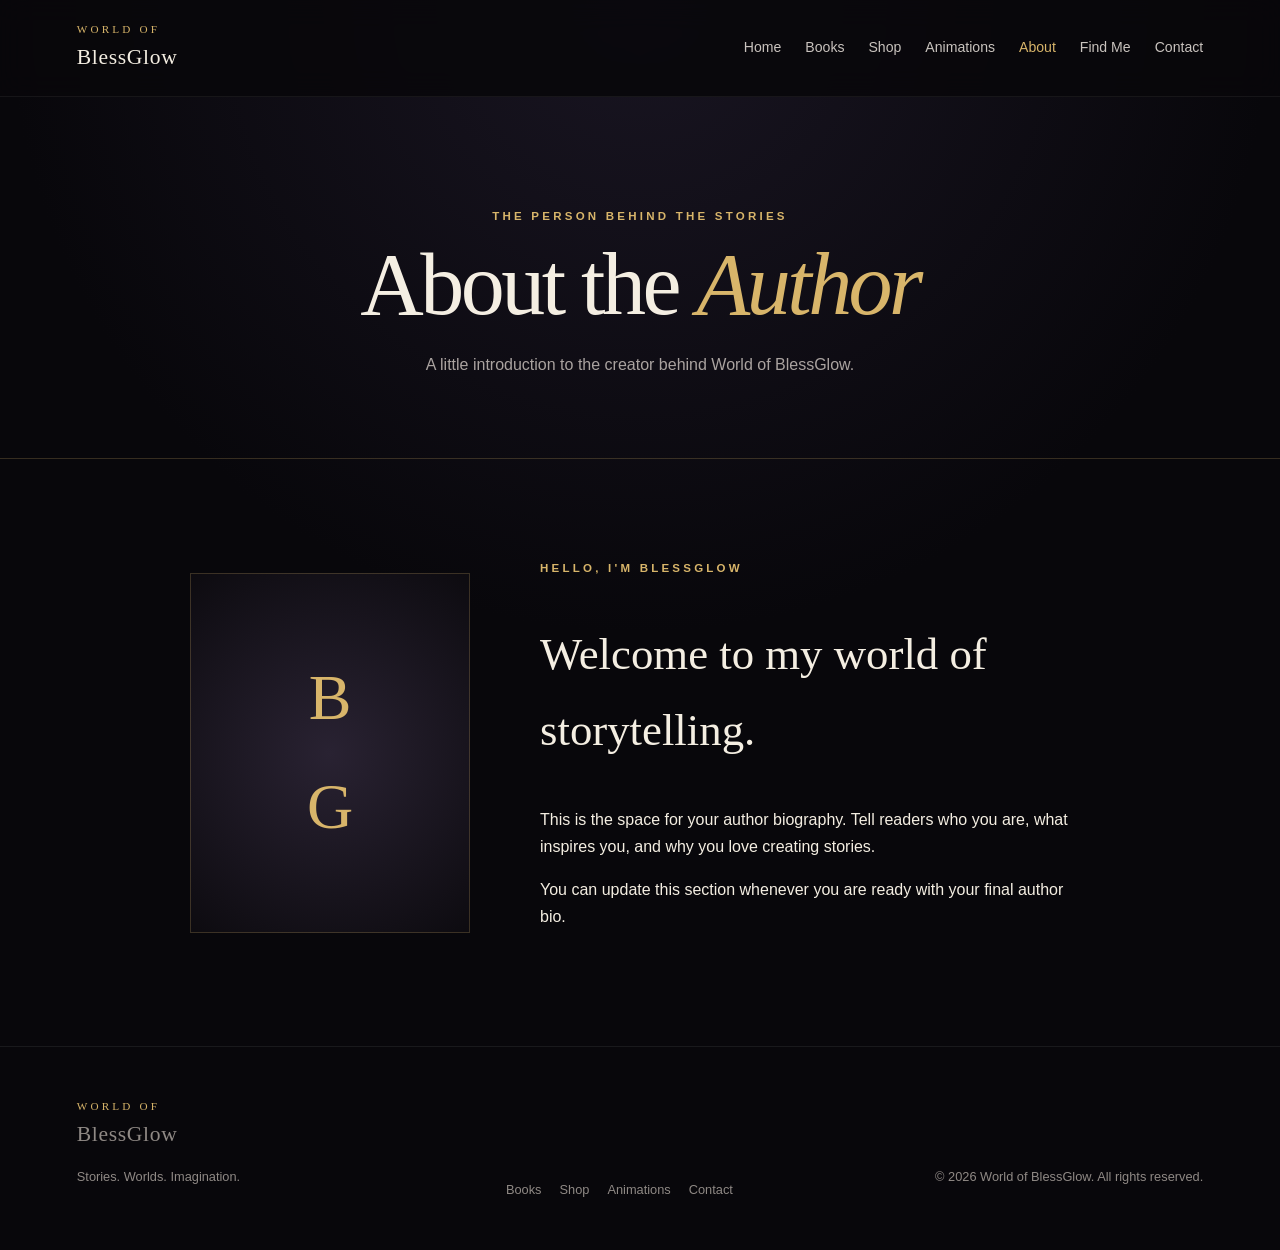
==== about.html @ 97c09d4d "Add files via upload" ====
<!DOCTYPE html>
<html lang="en"><head><meta charset="UTF-8"><meta name="viewport" content="width=device-width, initial-scale=1.0"><title>About | World of BlessGlow</title><link rel="stylesheet" href="style.css"></head>
<body>
<header class="site-header"><a class="brand" href="index.html"><span>World of</span> BlessGlow</a><button class="menu-toggle">☰</button><nav class="nav"><a href="index.html">Home</a><a href="books.html">Books</a><a href="shop.html">Shop</a><a href="animations.html">Animations</a><a class="active" href="about.html">About</a><a href="find-me.html">Find Me</a><a href="contact.html">Contact</a></nav></header>
<main><section class="page-hero"><p class="eyebrow">THE PERSON BEHIND THE STORIES</p><h1>About the <em>Author</em></h1><p>A little introduction to the creator behind World of BlessGlow.</p></section>
<section class="section about-layout"><div class="portrait-placeholder">B<br>G</div><div><p class="eyebrow">HELLO, I'M BLESSGLOW</p><h2>Welcome to my world of storytelling.</h2><p>This is the space for your author biography. Tell readers who you are, what inspires you, and why you love creating stories.</p><p>You can update this section whenever you are ready with your final author bio.</p></div></section></main>
<footer><div><a class="brand" href="index.html"><span>World of</span> BlessGlow</a><p>Stories. Worlds. Imagination.</p></div><div class="footer-links"><a href="books.html">Books</a><a href="shop.html">Shop</a><a href="animations.html">Animations</a><a href="contact.html">Contact</a></div><p class="copyright">© 2026 World of BlessGlow. All rights reserved.</p></footer>
<script src="script.js"></script></body></html>
---- style.css ----
:root{
--bg:#08070b;--panel:#111016;--panel2:#17151d;--gold:#d8b56a;--cream:#f4eee2;--muted:#aaa3a0;--line:rgba(216,181,106,.22);
--serif:Georgia,"Times New Roman",serif;--sans:Arial,Helvetica,sans-serif
}
*{box-sizing:border-box}html{scroll-behavior:smooth}body{margin:0;background:radial-gradient(circle at 50% 0%,#191522 0,#08070b 45%);color:var(--cream);font-family:var(--sans);line-height:1.7}a{color:inherit;text-decoration:none}.site-header{position:sticky;top:0;z-index:20;display:flex;align-items:center;justify-content:space-between;padding:20px 6%;background:rgba(8,7,11,.88);backdrop-filter:blur(14px);border-bottom:1px solid rgba(255,255,255,.06)}.brand{font-family:var(--serif);font-size:1.35rem;letter-spacing:.03em}.brand span{display:block;font-size:.7rem;letter-spacing:.28em;text-transform:uppercase;color:var(--gold)}.nav{display:flex;gap:24px;align-items:center;font-size:.88rem}.nav a{color:#c9c3be;transition:.2s}.nav a:hover,.nav a.active{color:var(--gold)}.menu-toggle{display:none;background:none;border:0;color:var(--cream);font-size:1.5rem}
.hero{min-height:86vh;position:relative;display:grid;place-items:center;overflow:hidden;border-bottom:1px solid var(--line)}.hero:before{content:"";position:absolute;inset:0;background:radial-gradient(circle at 72% 30%,rgba(216,181,106,.14),transparent 24%),radial-gradient(circle at 20% 70%,rgba(99,74,130,.12),transparent 30%)}.hero-content{position:relative;z-index:2;width:min(900px,88%);padding:90px 0}.eyebrow{color:var(--gold);font-size:.72rem;letter-spacing:.28em;font-weight:bold;margin:0 0 18px}.hero h1,.page-hero h1{font-family:var(--serif);font-size:clamp(3.5rem,9vw,7rem);line-height:.93;font-weight:400;margin:0;letter-spacing:-.04em}.hero h1 em,.page-hero h1 em,h2 em{color:var(--gold);font-style:italic}.hero-text{max-width:570px;color:#bcb5b0;font-size:1.05rem;margin:28px 0}.hero-buttons{display:flex;gap:14px;flex-wrap:wrap}.btn{display:inline-block;padding:12px 22px;border:1px solid var(--gold);font-size:.8rem;letter-spacing:.08em;text-transform:uppercase;transition:.25s}.btn-gold{background:var(--gold);color:#100e0a}.btn-gold:hover{transform:translateY(-2px);box-shadow:0 10px 30px rgba(216,181,106,.16)}.btn-outline{background:transparent;color:var(--cream)}.btn-outline:hover{background:rgba(216,181,106,.1)}.disabled{opacity:.55;cursor:not-allowed}.moon{position:absolute;width:280px;height:280px;border-radius:50%;right:7%;top:22%;background:radial-gradient(circle at 35% 30%,#fff7df,#d6c6a0 42%,#6e6451 100%);opacity:.12;box-shadow:0 0 100px rgba(216,181,106,.2)}.stars{position:absolute;inset:0;background-image:radial-gradient(#fff 1px,transparent 1px),radial-gradient(#d8b56a 1px,transparent 1px);background-size:83px 83px,137px 137px;background-position:20px 30px,70px 90px;opacity:.12}
.section{width:min(1120px,88%);margin:auto;padding:100px 0}.intro{text-align:center}.intro h2{font-family:var(--serif);font-size:clamp(2.2rem,5vw,4rem);font-weight:400;margin:0 0 15px}.lead{color:var(--muted);max-width:650px;margin:0 auto 55px}.feature-grid,.book-grid,.shop-grid,.video-grid,.social-grid{display:grid;grid-template-columns:repeat(3,1fr);gap:22px}.feature-card,.book-card,.product,.video-card,.social-card{background:linear-gradient(145deg,rgba(255,255,255,.045),rgba(255,255,255,.015));border:1px solid rgba(255,255,255,.08);padding:28px;transition:.25s}.feature-card:hover,.book-card:hover,.product:hover,.video-card:hover,.social-card:hover{transform:translateY(-4px);border-color:var(--line)}.feature-card{text-align:left}.feature-card span{color:var(--gold);font-size:.75rem}.feature-card h3{font-family:var(--serif);font-size:1.8rem;margin:25px 0 8px}.feature-card p,.book-info p,.product p,.video-card p{color:var(--muted)}.feature-card b,.text-link{color:var(--gold);font-size:.8rem}.quote-section{text-align:center;border-top:1px solid var(--line);border-bottom:1px solid var(--line)}.quote-mark{font-family:var(--serif);font-size:5rem;color:var(--gold);line-height:.7}.quote-section blockquote{font-family:var(--serif);font-size:clamp(1.7rem,4vw,3rem);max-width:850px;margin:20px auto;font-style:italic}.quote-section p:last-child{color:var(--gold)}
.page-hero{padding:110px 6% 80px;text-align:center;border-bottom:1px solid var(--line)}.page-hero h1{font-size:clamp(3rem,7vw,5.5rem)}.page-hero>p:last-child{color:var(--muted);max-width:650px;margin:25px auto 0}.book-grid{grid-template-columns:1fr 1fr}.book-card{padding:18px;display:grid;grid-template-columns:190px 1fr;gap:25px}.cover{min-height:270px;padding:25px 18px;display:flex;flex-direction:column;justify-content:center;align-items:center;text-align:center;border:1px solid var(--line);background:radial-gradient(circle at 50% 20%,#40372c,#17131a 55%,#08070b);font-family:var(--serif);box-shadow:inset 0 0 40px rgba(0,0,0,.5)}.cover span{font-family:var(--sans);font-size:.55rem;letter-spacing:.25em;color:var(--gold);margin-bottom:25px}.cover strong{font-size:1.35rem;font-weight:400;line-height:1.15}.cover small{margin-top:30px;color:#aaa;font-family:var(--sans);font-size:.65rem}.cover-two{background:radial-gradient(circle at 50% 30%,#30283d,#111016 65%)}.cover-three{background:radial-gradient(circle at 50% 30%,#332e22,#111016 65%)}.tag{color:var(--gold)!important;font-size:.65rem!important;letter-spacing:.2em}.status{display:inline-block;border:1px solid var(--line);padding:4px 8px;color:#c8c0b5;font-size:.65rem;margin:12px 0 18px}.product{display:grid;grid-template-columns:220px 1fr;gap:30px}.product .cover{height:320px}.price{font-family:var(--serif);font-size:1.5rem;color:var(--gold);margin:16px 0}.shop-note{text-align:center;color:var(--muted);margin-top:35px;font-size:.85rem}.video-grid{grid-template-columns:repeat(3,1fr)}.video-placeholder{aspect-ratio:16/9;background:radial-gradient(circle,#332b40,#0d0b10);display:grid;place-items:center;border:1px solid var(--line);font-size:2rem;color:var(--gold)}.video-card h2,.social-card h2{font-family:var(--serif);font-weight:400}.about-layout{display:grid;grid-template-columns:280px 1fr;gap:70px;align-items:center;max-width:900px}.portrait-placeholder{height:360px;border:1px solid var(--line);display:grid;place-items:center;text-align:center;font-family:var(--serif);font-size:4rem;color:var(--gold);background:radial-gradient(circle,#292232,#0d0b10)}.about-layout h2{font-family:var(--serif);font-size:2.8rem;font-weight:400}.social-grid{grid-template-columns:repeat(4,1fr)}.social-card{text-align:center}.social-card span{display:grid;place-items:center;margin:auto;width:60px;height:60px;border:1px solid var(--line);color:var(--gold);font-weight:bold}.social-card p{color:var(--muted)}.contact-layout{display:grid;grid-template-columns:1fr 1fr;gap:80px;max-width:950px}.contact-layout h2{font-family:var(--serif);font-size:3rem;font-weight:400}.email-link{color:var(--gold)}form{display:grid;gap:18px}label{font-size:.8rem;color:#c9c2bb;display:grid;gap:7px}input,textarea{width:100%;padding:13px;background:#0d0c11;border:1px solid rgba(255,255,255,.1);color:var(--cream);font:inherit;outline:none}input:focus,textarea:focus{border-color:var(--gold)}#form-message{color:var(--gold);font-size:.8rem}
footer{border-top:1px solid rgba(255,255,255,.07);padding:50px 6%;display:grid;grid-template-columns:1fr 1fr auto;gap:30px;align-items:end;color:#8f8985;font-size:.8rem}.footer-links{display:flex;gap:18px;flex-wrap:wrap}.footer-links a:hover{color:var(--gold)}.copyright{text-align:right}
@media(max-width:850px){.nav{position:absolute;top:74px;left:0;right:0;display:none;flex-direction:column;align-items:flex-start;padding:25px 7%;background:#0b0a0f;border-bottom:1px solid var(--line)}.nav.open{display:flex}.menu-toggle{display:block}.feature-grid,.video-grid,.social-grid{grid-template-columns:1fr}.book-grid,.shop-grid{grid-template-columns:1fr}.book-card,.product{grid-template-columns:150px 1fr}.cover{min-height:230px}.product .cover{height:280px}.about-layout,.contact-layout{grid-template-columns:1fr;gap:35px}.portrait-placeholder{height:280px;max-width:280px}.contact-layout{max-width:none}.copyright{text-align:left}footer{grid-template-columns:1fr}}
@media(max-width:520px){.site-header{padding:16px 5%}.hero-content{padding:70px 0}.hero h1{font-size:3.3rem}.section{padding:70px 0}.page-hero{padding:80px 5% 60px}.book-card,.product{grid-template-columns:1fr}.cover,.product .cover{height:320px}.moon{width:180px;height:180px;right:-40px}.footer-links{gap:12px}}
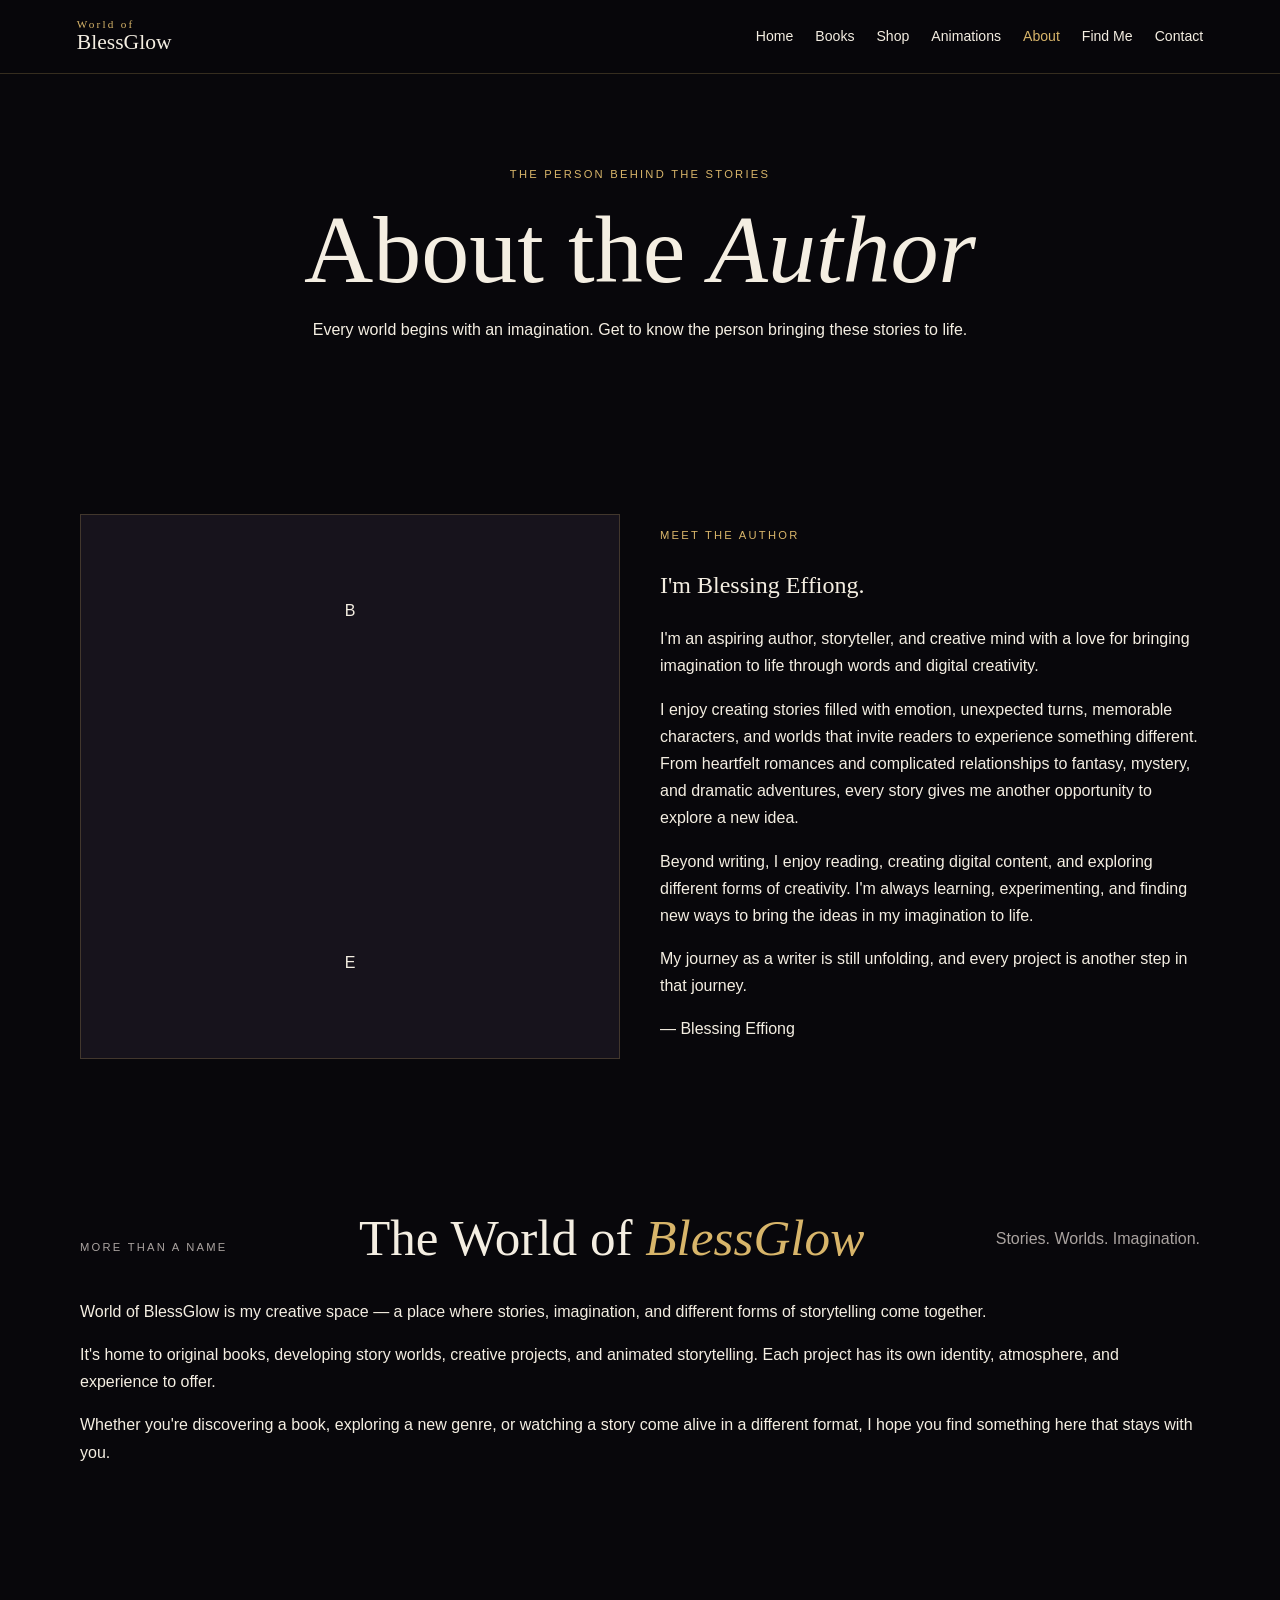
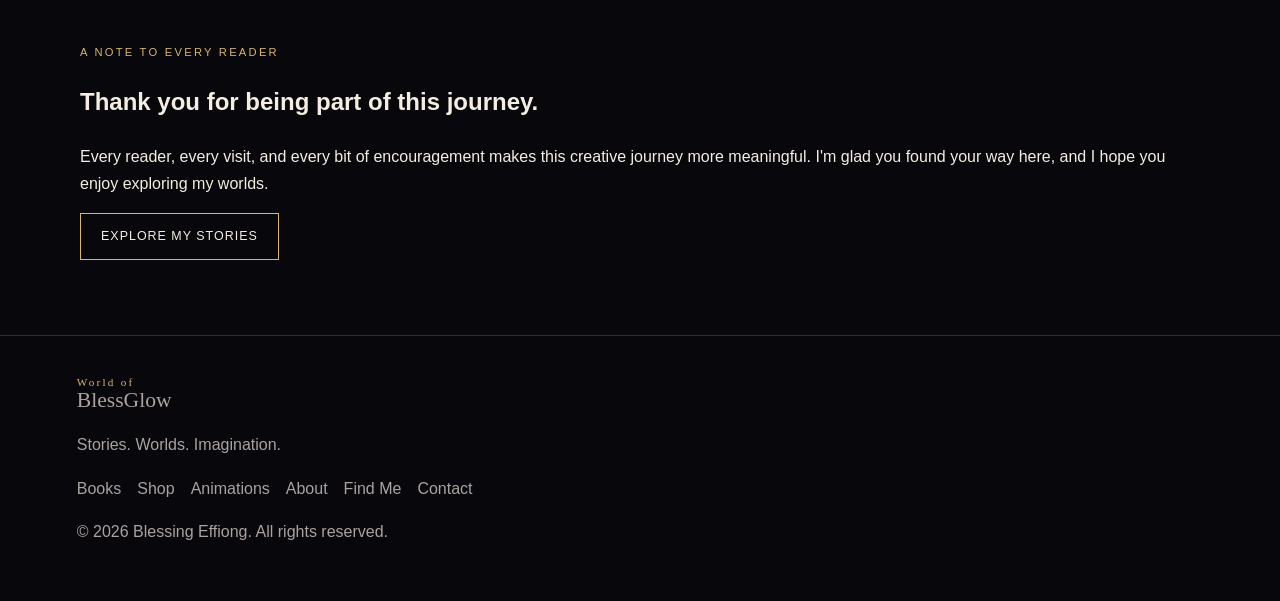
==== commit 932aad60: "Update about.html" ====
--- a/about.html
+++ b/about.html
@@ -1,8 +1,186 @@
 <!DOCTYPE html>
-<html lang="en"><head><meta charset="UTF-8"><meta name="viewport" content="width=device-width, initial-scale=1.0"><title>About | World of BlessGlow</title><link rel="stylesheet" href="style.css"></head>
+<html lang="en">
+<head>
+  <meta charset="UTF-8">
+  <meta name="viewport" content="width=device-width, initial-scale=1.0">
+  <meta name="theme-color" content="#08070b">
+
+  <title>About the Author | World of BlessGlow</title>
+
+  <link rel="stylesheet" href="style.css">
+</head>
+
 <body>
-<header class="site-header"><a class="brand" href="index.html"><span>World of</span> BlessGlow</a><button class="menu-toggle">☰</button><nav class="nav"><a href="index.html">Home</a><a href="books.html">Books</a><a href="shop.html">Shop</a><a href="animations.html">Animations</a><a class="active" href="about.html">About</a><a href="find-me.html">Find Me</a><a href="contact.html">Contact</a></nav></header>
-<main><section class="page-hero"><p class="eyebrow">THE PERSON BEHIND THE STORIES</p><h1>About the <em>Author</em></h1><p>A little introduction to the creator behind World of BlessGlow.</p></section>
-<section class="section about-layout"><div class="portrait-placeholder">B<br>G</div><div><p class="eyebrow">HELLO, I'M BLESSGLOW</p><h2>Welcome to my world of storytelling.</h2><p>This is the space for your author biography. Tell readers who you are, what inspires you, and why you love creating stories.</p><p>You can update this section whenever you are ready with your final author bio.</p></div></section></main>
-<footer><div><a class="brand" href="index.html"><span>World of</span> BlessGlow</a><p>Stories. Worlds. Imagination.</p></div><div class="footer-links"><a href="books.html">Books</a><a href="shop.html">Shop</a><a href="animations.html">Animations</a><a href="contact.html">Contact</a></div><p class="copyright">© 2026 World of BlessGlow. All rights reserved.</p></footer>
-<script src="script.js"></script></body></html>
+
+  <!-- HEADER -->
+  <header class="site-header">
+    <a class="brand" href="index.html">
+      <span>World of</span> BlessGlow
+    </a>
+
+    <button class="menu-toggle" aria-label="Toggle navigation">
+      ☰
+    </button>
+
+    <nav class="nav">
+      <a href="index.html">Home</a>
+      <a href="books.html">Books</a>
+      <a href="shop.html">Shop</a>
+      <a href="animations.html">Animations</a>
+      <a class="active" href="about.html">About</a>
+      <a href="find-me.html">Find Me</a>
+      <a href="contact.html">Contact</a>
+    </nav>
+  </header>
+
+
+  <main>
+
+    <!-- PAGE HERO -->
+    <section class="page-hero">
+      <p class="eyebrow">THE PERSON BEHIND THE STORIES</p>
+
+      <h1>About the <em>Author</em></h1>
+
+      <p>
+        Every world begins with an imagination.
+        Get to know the person bringing these stories to life.
+      </p>
+    </section>
+
+
+    <!-- AUTHOR INTRODUCTION -->
+    <section class="section about-layout">
+
+      <div class="portrait-placeholder" aria-label="Blessing Effiong monogram">
+        <span>B</span>
+        <span class="portrait-divider"></span>
+        <span>E</span>
+      </div>
+
+      <div class="about-content">
+        <p class="eyebrow">MEET THE AUTHOR</p>
+
+        <h2>I'm Blessing Effiong.</h2>
+
+        <p>
+          I'm an aspiring author, storyteller, and creative mind
+          with a love for bringing imagination to life through words
+          and digital creativity.
+        </p>
+
+        <p>
+          I enjoy creating stories filled with emotion, unexpected
+          turns, memorable characters, and worlds that invite readers
+          to experience something different. From heartfelt romances
+          and complicated relationships to fantasy, mystery, and
+          dramatic adventures, every story gives me another opportunity
+          to explore a new idea.
+        </p>
+
+        <p>
+          Beyond writing, I enjoy reading, creating digital content,
+          and exploring different forms of creativity. I'm always
+          learning, experimenting, and finding new ways to bring
+          the ideas in my imagination to life.
+        </p>
+
+        <p>
+          My journey as a writer is still unfolding, and every project
+          is another step in that journey.
+        </p>
+
+        <p class="about-signature">
+          — Blessing Effiong
+        </p>
+      </div>
+
+    </section>
+
+
+    <!-- ABOUT THE BRAND -->
+    <section class="section about-brand-section">
+
+      <div class="section-heading">
+        <p class="eyebrow">MORE THAN A NAME</p>
+
+        <h2>The World of <em>BlessGlow</em></h2>
+
+        <p>
+          Stories. Worlds. Imagination.
+        </p>
+      </div>
+
+      <div class="about-brand-content">
+        <p>
+          World of BlessGlow is my creative space — a place where
+          stories, imagination, and different forms of storytelling
+          come together.
+        </p>
+
+        <p>
+          It's home to original books, developing story worlds,
+          creative projects, and animated storytelling. Each project
+          has its own identity, atmosphere, and experience to offer.
+        </p>
+
+        <p>
+          Whether you're discovering a book, exploring a new genre,
+          or watching a story come alive in a different format,
+          I hope you find something here that stays with you.
+        </p>
+      </div>
+
+    </section>
+
+
+    <!-- CLOSING MESSAGE -->
+    <section class="section about-closing">
+
+      <p class="eyebrow">A NOTE TO EVERY READER</p>
+
+      <h2>Thank you for being part of this journey.</h2>
+
+      <p>
+        Every reader, every visit, and every bit of encouragement
+        makes this creative journey more meaningful. I'm glad you
+        found your way here, and I hope you enjoy exploring my worlds.
+      </p>
+
+      <a href="books.html" class="btn">Explore My Stories</a>
+
+    </section>
+
+  </main>
+
+
+  <!-- FOOTER -->
+  <footer>
+
+    <div>
+      <a class="brand" href="index.html">
+        <span>World of</span> BlessGlow
+      </a>
+
+      <p>Stories. Worlds. Imagination.</p>
+    </div>
+
+    <div class="footer-links">
+      <a href="books.html">Books</a>
+      <a href="shop.html">Shop</a>
+      <a href="animations.html">Animations</a>
+      <a href="about.html">About</a>
+      <a href="find-me.html">Find Me</a>
+      <a href="contact.html">Contact</a>
+    </div>
+
+    <p class="copyright">
+      © 2026 Blessing Effiong. All rights reserved.
+    </p>
+
+  </footer>
+
+  <script src="script.js"></script>
+
+</body>
+    </html>
--- a/style.css
+++ b/style.css
@@ -1,11 +1,1009 @@
-:root{
---bg:#08070b;--panel:#111016;--panel2:#17151d;--gold:#d8b56a;--cream:#f4eee2;--muted:#aaa3a0;--line:rgba(216,181,106,.22);
---serif:Georgia,"Times New Roman",serif;--sans:Arial,Helvetica,sans-serif
-}
-*{box-sizing:border-box}html{scroll-behavior:smooth}body{margin:0;background:radial-gradient(circle at 50% 0%,#191522 0,#08070b 45%);color:var(--cream);font-family:var(--sans);line-height:1.7}a{color:inherit;text-decoration:none}.site-header{position:sticky;top:0;z-index:20;display:flex;align-items:center;justify-content:space-between;padding:20px 6%;background:rgba(8,7,11,.88);backdrop-filter:blur(14px);border-bottom:1px solid rgba(255,255,255,.06)}.brand{font-family:var(--serif);font-size:1.35rem;letter-spacing:.03em}.brand span{display:block;font-size:.7rem;letter-spacing:.28em;text-transform:uppercase;color:var(--gold)}.nav{display:flex;gap:24px;align-items:center;font-size:.88rem}.nav a{color:#c9c3be;transition:.2s}.nav a:hover,.nav a.active{color:var(--gold)}.menu-toggle{display:none;background:none;border:0;color:var(--cream);font-size:1.5rem}
-.hero{min-height:86vh;position:relative;display:grid;place-items:center;overflow:hidden;border-bottom:1px solid var(--line)}.hero:before{content:"";position:absolute;inset:0;background:radial-gradient(circle at 72% 30%,rgba(216,181,106,.14),transparent 24%),radial-gradient(circle at 20% 70%,rgba(99,74,130,.12),transparent 30%)}.hero-content{position:relative;z-index:2;width:min(900px,88%);padding:90px 0}.eyebrow{color:var(--gold);font-size:.72rem;letter-spacing:.28em;font-weight:bold;margin:0 0 18px}.hero h1,.page-hero h1{font-family:var(--serif);font-size:clamp(3.5rem,9vw,7rem);line-height:.93;font-weight:400;margin:0;letter-spacing:-.04em}.hero h1 em,.page-hero h1 em,h2 em{color:var(--gold);font-style:italic}.hero-text{max-width:570px;color:#bcb5b0;font-size:1.05rem;margin:28px 0}.hero-buttons{display:flex;gap:14px;flex-wrap:wrap}.btn{display:inline-block;padding:12px 22px;border:1px solid var(--gold);font-size:.8rem;letter-spacing:.08em;text-transform:uppercase;transition:.25s}.btn-gold{background:var(--gold);color:#100e0a}.btn-gold:hover{transform:translateY(-2px);box-shadow:0 10px 30px rgba(216,181,106,.16)}.btn-outline{background:transparent;color:var(--cream)}.btn-outline:hover{background:rgba(216,181,106,.1)}.disabled{opacity:.55;cursor:not-allowed}.moon{position:absolute;width:280px;height:280px;border-radius:50%;right:7%;top:22%;background:radial-gradient(circle at 35% 30%,#fff7df,#d6c6a0 42%,#6e6451 100%);opacity:.12;box-shadow:0 0 100px rgba(216,181,106,.2)}.stars{position:absolute;inset:0;background-image:radial-gradient(#fff 1px,transparent 1px),radial-gradient(#d8b56a 1px,transparent 1px);background-size:83px 83px,137px 137px;background-position:20px 30px,70px 90px;opacity:.12}
-.section{width:min(1120px,88%);margin:auto;padding:100px 0}.intro{text-align:center}.intro h2{font-family:var(--serif);font-size:clamp(2.2rem,5vw,4rem);font-weight:400;margin:0 0 15px}.lead{color:var(--muted);max-width:650px;margin:0 auto 55px}.feature-grid,.book-grid,.shop-grid,.video-grid,.social-grid{display:grid;grid-template-columns:repeat(3,1fr);gap:22px}.feature-card,.book-card,.product,.video-card,.social-card{background:linear-gradient(145deg,rgba(255,255,255,.045),rgba(255,255,255,.015));border:1px solid rgba(255,255,255,.08);padding:28px;transition:.25s}.feature-card:hover,.book-card:hover,.product:hover,.video-card:hover,.social-card:hover{transform:translateY(-4px);border-color:var(--line)}.feature-card{text-align:left}.feature-card span{color:var(--gold);font-size:.75rem}.feature-card h3{font-family:var(--serif);font-size:1.8rem;margin:25px 0 8px}.feature-card p,.book-info p,.product p,.video-card p{color:var(--muted)}.feature-card b,.text-link{color:var(--gold);font-size:.8rem}.quote-section{text-align:center;border-top:1px solid var(--line);border-bottom:1px solid var(--line)}.quote-mark{font-family:var(--serif);font-size:5rem;color:var(--gold);line-height:.7}.quote-section blockquote{font-family:var(--serif);font-size:clamp(1.7rem,4vw,3rem);max-width:850px;margin:20px auto;font-style:italic}.quote-section p:last-child{color:var(--gold)}
-.page-hero{padding:110px 6% 80px;text-align:center;border-bottom:1px solid var(--line)}.page-hero h1{font-size:clamp(3rem,7vw,5.5rem)}.page-hero>p:last-child{color:var(--muted);max-width:650px;margin:25px auto 0}.book-grid{grid-template-columns:1fr 1fr}.book-card{padding:18px;display:grid;grid-template-columns:190px 1fr;gap:25px}.cover{min-height:270px;padding:25px 18px;display:flex;flex-direction:column;justify-content:center;align-items:center;text-align:center;border:1px solid var(--line);background:radial-gradient(circle at 50% 20%,#40372c,#17131a 55%,#08070b);font-family:var(--serif);box-shadow:inset 0 0 40px rgba(0,0,0,.5)}.cover span{font-family:var(--sans);font-size:.55rem;letter-spacing:.25em;color:var(--gold);margin-bottom:25px}.cover strong{font-size:1.35rem;font-weight:400;line-height:1.15}.cover small{margin-top:30px;color:#aaa;font-family:var(--sans);font-size:.65rem}.cover-two{background:radial-gradient(circle at 50% 30%,#30283d,#111016 65%)}.cover-three{background:radial-gradient(circle at 50% 30%,#332e22,#111016 65%)}.tag{color:var(--gold)!important;font-size:.65rem!important;letter-spacing:.2em}.status{display:inline-block;border:1px solid var(--line);padding:4px 8px;color:#c8c0b5;font-size:.65rem;margin:12px 0 18px}.product{display:grid;grid-template-columns:220px 1fr;gap:30px}.product .cover{height:320px}.price{font-family:var(--serif);font-size:1.5rem;color:var(--gold);margin:16px 0}.shop-note{text-align:center;color:var(--muted);margin-top:35px;font-size:.85rem}.video-grid{grid-template-columns:repeat(3,1fr)}.video-placeholder{aspect-ratio:16/9;background:radial-gradient(circle,#332b40,#0d0b10);display:grid;place-items:center;border:1px solid var(--line);font-size:2rem;color:var(--gold)}.video-card h2,.social-card h2{font-family:var(--serif);font-weight:400}.about-layout{display:grid;grid-template-columns:280px 1fr;gap:70px;align-items:center;max-width:900px}.portrait-placeholder{height:360px;border:1px solid var(--line);display:grid;place-items:center;text-align:center;font-family:var(--serif);font-size:4rem;color:var(--gold);background:radial-gradient(circle,#292232,#0d0b10)}.about-layout h2{font-family:var(--serif);font-size:2.8rem;font-weight:400}.social-grid{grid-template-columns:repeat(4,1fr)}.social-card{text-align:center}.social-card span{display:grid;place-items:center;margin:auto;width:60px;height:60px;border:1px solid var(--line);color:var(--gold);font-weight:bold}.social-card p{color:var(--muted)}.contact-layout{display:grid;grid-template-columns:1fr 1fr;gap:80px;max-width:950px}.contact-layout h2{font-family:var(--serif);font-size:3rem;font-weight:400}.email-link{color:var(--gold)}form{display:grid;gap:18px}label{font-size:.8rem;color:#c9c2bb;display:grid;gap:7px}input,textarea{width:100%;padding:13px;background:#0d0c11;border:1px solid rgba(255,255,255,.1);color:var(--cream);font:inherit;outline:none}input:focus,textarea:focus{border-color:var(--gold)}#form-message{color:var(--gold);font-size:.8rem}
-footer{border-top:1px solid rgba(255,255,255,.07);padding:50px 6%;display:grid;grid-template-columns:1fr 1fr auto;gap:30px;align-items:end;color:#8f8985;font-size:.8rem}.footer-links{display:flex;gap:18px;flex-wrap:wrap}.footer-links a:hover{color:var(--gold)}.copyright{text-align:right}
-@media(max-width:850px){.nav{position:absolute;top:74px;left:0;right:0;display:none;flex-direction:column;align-items:flex-start;padding:25px 7%;background:#0b0a0f;border-bottom:1px solid var(--line)}.nav.open{display:flex}.menu-toggle{display:block}.feature-grid,.video-grid,.social-grid{grid-template-columns:1fr}.book-grid,.shop-grid{grid-template-columns:1fr}.book-card,.product{grid-template-columns:150px 1fr}.cover{min-height:230px}.product .cover{height:280px}.about-layout,.contact-layout{grid-template-columns:1fr;gap:35px}.portrait-placeholder{height:280px;max-width:280px}.contact-layout{max-width:none}.copyright{text-align:left}footer{grid-template-columns:1fr}}
-@media(max-width:520px){.site-header{padding:16px 5%}.hero-content{padding:70px 0}.hero h1{font-size:3.3rem}.section{padding:70px 0}.page-hero{padding:80px 5% 60px}.book-card,.product{grid-template-columns:1fr}.cover,.product .cover{height:320px}.moon{width:180px;height:180px;right:-40px}.footer-links{gap:12px}}
+/* WORLD OF BLESSGLOW — MAIN STYLESHEET */
+
+:root {
+  --bg: #08070b;
+  --panel: #111016;
+  --gold: #d8b56a;
+  --cream: #f4eee2;
+  --muted: #aaa3a0;
+  --line: rgba(216, 181, 106, .22);
+  --serif: Georgia, "Times New Roman", serif;
+  --sans: Arial, Helvetica, sans-serif;
+}
+
+* {
+  box-sizing: border-box;
+}
+
+html {
+  scroll-behavior: smooth;
+}
+
+body {
+  margin: 0;
+  background: var(--bg);
+  color: var(--cream);
+  font-family: var(--sans);
+  line-height: 1.7;
+}
+
+a {
+  color: inherit;
+  text-decoration: none;
+}
+
+img {
+  display: block;
+  max-width: 100%;
+}
+
+button,
+input,
+textarea {
+  font: inherit;
+}
+
+button,
+a {
+  -webkit-tap-highlight-color: transparent;
+}
+
+/* HEADER AND NAVIGATION */
+
+.site-header {
+  position: sticky;
+  top: 0;
+  z-index: 20;
+  display: flex;
+  align-items: center;
+  justify-content: space-between;
+  gap: 20px;
+  padding: 18px 6%;
+  background: rgba(8, 7, 11, .96);
+  border-bottom: 1px solid var(--line);
+  backdrop-filter: blur(14px);
+}
+
+.brand {
+  font: 1.35rem var(--serif);
+}
+
+.brand span {
+  display: block;
+  color: var(--gold);
+  font-size: .7rem;
+  letter-spacing: .2em;
+}
+
+.nav {
+  display: flex;
+  align-items: center;
+  gap: 22px;
+  font-size: .88rem;
+}
+
+.nav a {
+  transition: color .2s ease;
+}
+
+.nav a:hover,
+.nav a.active {
+  color: var(--gold);
+}
+
+.menu-toggle {
+  display: none;
+  padding: 4px 8px;
+  color: var(--cream);
+  background: transparent;
+  border: 0;
+  font-size: 1.5rem;
+  cursor: pointer;
+}
+
+/* HOMEPAGE HERO */
+
+.hero-home {
+  position: relative;
+  isolation: isolate;
+  display: flex;
+  align-items: center;
+  min-height: 86vh;
+  min-height: 86svh;
+  overflow: hidden;
+  background: #090810;
+}
+
+.hero-image,
+.hero-shade {
+  position: absolute;
+  inset: 0;
+  pointer-events: none;
+}
+
+.hero-image {
+  z-index: -2;
+  background-image: url("blessglow-hero.png");
+  background-position: center;
+  background-size: cover;
+  background-repeat: no-repeat;
+}
+
+.hero-shade {
+  z-index: -1;
+  background: linear-gradient(
+    90deg,
+    rgba(8, 7, 11, .78),
+    rgba(8, 7, 11, .43) 58%,
+    rgba(8, 7, 11, .2)
+  );
+}
+
+.hero-home .hero-content {
+  width: min(1120px, 88%);
+  margin: auto;
+  padding: 70px 0;
+}
+
+.eyebrow {
+  color: var(--gold);
+  font-size: .7rem;
+  letter-spacing: .2em;
+  text-transform: uppercase;
+}
+
+.hero-home h1,
+.page-hero h1 {
+  margin: 18px 0;
+  font: 400 clamp(3rem, 8vw, 6rem)/1 var(--serif);
+}
+
+.hero-home h1 em,
+h2 em {
+  color: var(--gold);
+}
+
+.hero-slogan {
+  color: var(--gold);
+  font: italic 1.4rem var(--serif);
+}
+
+.hero-text {
+  max-width: 540px;
+  color: #eee7e0;
+}
+
+.hero-buttons {
+  display: flex;
+  flex-wrap: wrap;
+  gap: 12px;
+  margin: 24px 0;
+}
+
+.hero-discover {
+  display: inline-block;
+  margin-top: 12px;
+  color: var(--cream);
+  font-size: .85rem;
+}
+
+.hero-discover:hover {
+  color: var(--gold);
+}
+
+.btn {
+  display: inline-block;
+  padding: 12px 20px;
+  border: 1px solid var(--gold);
+  font-size: .78rem;
+  letter-spacing: .08em;
+  text-align: center;
+  text-transform: uppercase;
+  transition:
+    opacity .2s,
+    background .2s,
+    color .2s,
+    transform .2s;
+}
+
+.btn-gold {
+  background: var(--gold);
+  color: #100e0a;
+}
+
+.btn-outline {
+  color: var(--cream);
+}
+
+.btn:hover {
+  opacity: .9;
+  transform: translateY(-2px);
+}
+
+/* SHARED SECTIONS AND HEADINGS */
+
+.section {
+  width: min(1120px, 88%);
+  margin: auto;
+  padding: 75px 0;
+}
+
+.section-heading {
+  display: flex;
+  align-items: end;
+  justify-content: space-between;
+  gap: 24px;
+  margin-bottom: 30px;
+}
+
+.section-heading h2,
+.beyond-copy h2 {
+  margin: 0;
+  font: 400 clamp(2rem, 4vw, 3.5rem)/1.15 var(--serif);
+}
+
+.section-heading p,
+.lead {
+  color: var(--muted);
+}
+
+.text-link,
+.feature-card b {
+  color: var(--gold);
+  font-size: .85rem;
+}
+
+.text-link:hover,
+.feature-card b:hover {
+  text-decoration: underline;
+}
+
+/* WELCOME FEATURE CARDS */
+
+.feature-grid,
+.shop-grid,
+.video-grid,
+.social-grid {
+  display: grid;
+  grid-template-columns: repeat(3, minmax(0, 1fr));
+  gap: 22px;
+}
+
+.feature-card,
+.book-card,
+.product,
+.video-card,
+.social-card {
+  padding: 22px;
+  border: 1px solid rgba(255, 255, 255, .09);
+  background: var(--panel);
+}
+
+.feature-card {
+  transition: transform .25s ease, border-color .25s ease;
+}
+
+.feature-card:hover {
+  transform: translateY(-4px);
+  border-color: var(--gold);
+}
+
+.feature-card > span {
+  color: var(--gold);
+  font-size: .7rem;
+  letter-spacing: .12em;
+}
+
+.feature-card h3,
+.about-layout h2,
+.contact-layout h2 {
+  font-family: var(--serif);
+  font-weight: 400;
+}
+
+.feature-card p,
+.book-info p,
+.product p,
+.video-card p,
+.social-card p {
+  color: var(--muted);
+}
+
+/* FEATURED HOMEPAGE BOOKS */
+
+.featured-book-grid {
+  display: grid;
+  grid-template-columns: repeat(3, minmax(0, 1fr));
+  gap: 22px;
+}
+
+.featured-book {
+  min-width: 0;
+  overflow: hidden;
+  border: 1px solid rgba(255, 255, 255, .09);
+  background: var(--panel);
+  transition: transform .25s ease, border-color .25s ease;
+}
+
+.featured-book:hover {
+  transform: translateY(-4px);
+  border-color: var(--line);
+}
+
+.featured-cover {
+  min-height: 340px;
+  padding: 25px;
+  display: flex;
+  flex-direction: column;
+  align-items: center;
+  justify-content: center;
+  gap: 18px;
+  text-align: center;
+  font-family: var(--serif);
+  border-bottom: 1px solid var(--line);
+}
+
+.love-cover,
+.smile-cover,
+.library-cover {
+  background: #08070b;
+}
+
+.cover-kicker,
+.cover-author {
+  color: var(--gold);
+  font: .65rem var(--sans);
+  letter-spacing: .15em;
+}
+
+.cover-title {
+  font-size: 2rem;
+  line-height: 1.15;
+}
+
+.cover-subtitle {
+  color: var(--gold);
+  font: .7rem var(--sans);
+  letter-spacing: .08em;
+}
+
+.featured-book-info {
+  padding: 22px;
+}
+
+.book-category {
+  color: var(--gold);
+  font-size: .7rem;
+  letter-spacing: .1em;
+}
+
+.featured-book-info h3 {
+  font: 400 1.5rem/1.25 var(--serif);
+}
+
+.featured-book-info h3 a:hover {
+  color: var(--gold);
+}
+
+.featured-book-info p {
+  color: var(--muted);
+}
+
+/* SEVEN GENRE COLLECTIONS */
+
+.genre-grid {
+  display: grid;
+  grid-template-columns: repeat(3, minmax(0, 1fr));
+  gap: 18px;
+}
+
+.genre-card {
+  position: relative;
+  isolation: isolate;
+  min-width: 0;
+  min-height: 250px;
+  padding: 22px;
+  display: flex;
+  flex-direction: column;
+  justify-content: space-between;
+  overflow: hidden;
+  border: 1px solid var(--line);
+  background: #17131c;
+  transition: border-color .25s ease, transform .25s ease;
+}
+
+.genre-card::before {
+  content: "";
+  position: absolute;
+  inset: 0;
+  z-index: -2;
+  background-size: cover;
+  background-position: center;
+  background-repeat: no-repeat;
+  transition: transform .45s ease;
+}
+
+.genre-card::after {
+  content: "";
+  position: absolute;
+  inset: 0;
+  z-index: -1;
+  background: linear-gradient(
+    0deg,
+    rgba(8, 7, 11, .94) 0%,
+    rgba(8, 7, 11, .48) 48%,
+    rgba(8, 7, 11, .12) 100%
+  );
+}
+
+.genre-card:hover {
+  border-color: var(--gold);
+  transform: translateY(-3px);
+}
+
+.genre-card:hover::before {
+  transform: scale(1.05);
+}
+
+.genre-romance::before {
+  background-image: url("romance-collection.png");
+}
+
+.genre-fantasy::before {
+  background-image: url("fantasy-collection.png");
+}
+
+.genre-werewolf::before {
+  background-image: url("werewolf-collection.png");
+}
+
+.genre-royal::before {
+  background-image: url("royal-collection.png");
+}
+
+.genre-revenge::before {
+  background-image: url("revenge-collection.png");
+}
+
+.genre-vampire::before {
+  background-image: url("vampire-collection.png");
+}
+
+.genre-dark-romance::before {
+  background-image: url("dark-romance-collection.png");
+}
+
+.genre-number {
+  align-self: flex-end;
+  color: #fff;
+  font-size: .85rem;
+  text-shadow: 0 1px 8px rgba(0, 0, 0, .8);
+}
+
+.genre-copy {
+  display: flex;
+  flex-direction: column;
+  gap: 7px;
+}
+
+.genre-copy small {
+  color: var(--gold);
+  font-size: .62rem;
+  letter-spacing: .12em;
+}
+
+.genre-copy strong {
+  color: #fff;
+  font: 400 1.8rem/1.2 var(--serif);
+  overflow-wrap: anywhere;
+  text-shadow: 0 2px 10px rgba(0, 0, 0, .65);
+}
+
+.genre-copy > span {
+  color: #f0e9e2;
+  font-size: .8rem;
+  text-shadow: 0 1px 8px rgba(0, 0, 0, .8);
+}
+
+/* BEYOND THE GENRES — FULL-WIDTH STORY SHOWCASE */
+
+.beyond-section {
+  display: block;
+  width: 100%;
+  padding: 75px 6%;
+  border-block: 1px solid var(--line);
+  background: #100e15;
+}
+
+.beyond-section .section-heading {
+  width: min(1120px, 100%);
+  margin: 0 auto 35px;
+}
+
+.beyond-book-grid {
+  display: grid;
+  grid-template-columns: repeat(2, minmax(0, 1fr));
+  gap: 28px;
+  width: min(1120px, 100%);
+  margin: auto;
+}
+
+.beyond-book-grid .featured-book {
+  min-width: 0;
+}
+
+.beyond-book-grid .featured-cover {
+  min-height: 420px;
+}
+
+.beyond-book-grid .featured-book-info {
+  padding: 26px;
+}
+
+.beyond-book-grid .featured-book-info h3 {
+  font-size: 1.8rem;
+}
+
+.beyond-book-grid .featured-book-info p {
+  font-size: .95rem;
+  line-height: 1.8;
+}
+
+/* OPTIONAL BEYOND ART ELEMENTS */
+
+.beyond-art {
+  position: relative;
+  isolation: isolate;
+  min-height: 300px;
+  display: grid;
+  place-items: center;
+  overflow: hidden;
+  text-align: center;
+  border: 1px solid var(--line);
+  background: radial-gradient(circle, #49324d, #100d15 70%);
+}
+
+.beyond-art > span {
+  z-index: 1;
+  font: 2.5rem/1.1 var(--serif);
+  letter-spacing: .08em;
+}
+
+.beyond-orbit {
+  position: absolute;
+  width: 210px;
+  height: 210px;
+  border: 1px solid rgba(216, 181, 106, .45);
+  border-radius: 50%;
+}
+
+.beyond-light {
+  position: absolute;
+  width: 120px;
+  height: 120px;
+  border-radius: 50%;
+  background: rgba(216, 181, 106, .13);
+  filter: blur(25px);
+}
+
+.beyond-copy p:not(.eyebrow) {
+  color: var(--muted);
+}
+
+/* DISCOVER MORE CARDS */
+
+.discover-grid {
+  display: grid;
+  grid-template-columns: repeat(3, minmax(0, 1fr));
+  gap: 22px;
+}
+
+.discover-card {
+  display: flex;
+  flex-direction: column;
+  align-items: flex-start;
+  min-width: 0;
+  min-height: 220px;
+  padding: 28px;
+  background: var(--panel);
+  border: 1px solid var(--line);
+  transition:
+    transform .25s ease,
+    border-color .25s ease,
+    background .25s ease;
+}
+
+.discover-card:hover {
+  transform: translateY(-4px);
+  border-color: var(--gold);
+  background: #15121b;
+}
+
+.discover-card > span {
+  color: var(--gold);
+  font-size: .75rem;
+  letter-spacing: .12em;
+}
+
+.discover-card h3 {
+  margin: 12px 0 4px;
+  color: var(--cream);
+  font: 400 1.6rem/1.25 var(--serif);
+}
+
+.discover-card p {
+  flex: 1;
+  color: var(--muted);
+}
+
+.discover-card b {
+  margin-top: 18px;
+  color: var(--gold);
+  font-size: .85rem;
+}
+
+/* OTHER PAGES: HERO, BOOKS, SHOP, VIDEOS, ABOUT, CONTACT */
+
+.page-hero {
+  padding: 80px 6%;
+  text-align: center;
+}
+
+.book-grid {
+  display: grid;
+  grid-template-columns: repeat(2, minmax(0, 1fr));
+  gap: 25px;
+}
+
+.book-card {
+  display: grid;
+  grid-template-columns: 150px minmax(0, 1fr);
+  gap: 20px;
+}
+
+.cover {
+  min-height: 240px;
+  padding: 18px;
+  display: flex;
+  flex-direction: column;
+  justify-content: center;
+  align-items: center;
+  text-align: center;
+  font-family: var(--serif);
+  background: linear-gradient(145deg, #40372c, #17131a);
+  border: 1px solid var(--line);
+}
+
+.book-cover-image img {
+  width: 100%;
+  aspect-ratio: 3 / 4;
+  object-fit: contain;
+}
+
+.product {
+  display: grid;
+  grid-template-columns: 180px minmax(0, 1fr);
+  gap: 25px;
+}
+
+.tag,
+.price,
+.email-link {
+  color: var(--gold);
+}
+
+.quote-section {
+  padding: 65px 6%;
+  text-align: center;
+  border-block: 1px solid var(--line);
+}
+
+.quote-section blockquote {
+  font: italic clamp(1.6rem, 4vw, 3rem)/1.3 var(--serif);
+}
+
+.quote-mark {
+  color: var(--gold);
+  font: 4rem/1 var(--serif);
+}
+
+.about-layout,
+.contact-layout {
+  display: grid;
+  grid-template-columns: minmax(0, 1fr) minmax(0, 1fr);
+  gap: 40px;
+}
+
+.portrait-placeholder,
+.video-placeholder {
+  min-height: 250px;
+  display: grid;
+  place-items: center;
+  background: #17131c;
+  border: 1px solid var(--line);
+}
+
+.social-card {
+  text-align: center;
+}
+
+.social-card span {
+  color: var(--gold);
+}
+
+/* FORMS */
+
+form {
+  display: grid;
+  gap: 15px;
+}
+
+label {
+  display: grid;
+  gap: 7px;
+}
+
+input,
+textarea {
+  width: 100%;
+  padding: 12px;
+  color: var(--cream);
+  background: #0d0c11;
+  border: 1px solid var(--line);
+  font: inherit;
+}
+
+input:focus,
+textarea:focus {
+  outline: 1px solid var(--gold);
+  border-color: var(--gold);
+}
+
+#form-message {
+  color: var(--gold);
+}
+
+/* FOOTER */
+
+footer,
+.site-footer {
+  padding: 40px 6%;
+  border-top: 1px solid var(--line);
+  color: var(--muted);
+}
+
+.footer-links {
+  display: flex;
+  flex-wrap: wrap;
+  gap: 16px;
+}
+
+.footer-main {
+  display: grid;
+  grid-template-columns: 1.5fr 1fr 1fr;
+  gap: 30px;
+}
+
+.footer-column {
+  display: flex;
+  flex-direction: column;
+  gap: 9px;
+}
+
+.footer-column h2 {
+  color: var(--gold);
+  font-size: .8rem;
+}
+
+.footer-column a:hover {
+  color: var(--gold);
+}
+
+.footer-bottom {
+  margin-top: 28px;
+  padding-top: 18px;
+  border-top: 1px solid var(--line);
+}
+
+.copyright-notice {
+  max-width: 900px;
+  font-size: .75rem;
+}
+
+/* TABLET */
+
+@media (max-width: 850px) {
+  .menu-toggle {
+    display: block;
+  }
+
+  .nav {
+    display: none;
+    position: absolute;
+    top: 100%;
+    left: 0;
+    right: 0;
+    padding: 22px 6%;
+    flex-direction: column;
+    align-items: flex-start;
+    gap: 14px;
+    background: #0b0a0f;
+    border-bottom: 1px solid var(--line);
+  }
+
+  .nav.open {
+    display: flex;
+  }
+
+  .featured-book-grid,
+  .genre-grid {
+    grid-template-columns: repeat(2, minmax(0, 1fr));
+  }
+
+  .feature-grid,
+  .video-grid,
+  .social-grid {
+    grid-template-columns: 1fr;
+  }
+
+  .discover-grid {
+    grid-template-columns: 1fr;
+  }
+
+  .discover-card {
+    min-height: 180px;
+  }
+
+  .about-layout,
+  .contact-layout {
+    grid-template-columns: 1fr;
+  }
+
+  .footer-main {
+    grid-template-columns: 1fr 1fr;
+  }
+}
+
+/* PHONE */
+
+@media (max-width: 520px) {
+  .site-header {
+    padding: 15px 5%;
+  }
+
+  .brand {
+    font-size: 1.2rem;
+  }
+
+  .hero-home {
+    min-height: 84vh;
+    min-height: 84svh;
+  }
+
+  .hero-image {
+    background-position: 60% center;
+  }
+
+  .hero-shade {
+    background: linear-gradient(
+      90deg,
+      rgba(8, 7, 11, .84),
+      rgba(8, 7, 11, .52)
+    );
+  }
+
+  .hero-home .hero-content {
+    width: 90%;
+    padding: 55px 0;
+  }
+
+  .hero-home h1 {
+    font-size: clamp(2.8rem, 13vw, 4rem);
+  }
+
+  .hero-slogan {
+    font-size: 1.2rem;
+  }
+
+  .hero-buttons {
+    align-items: stretch;
+  }
+
+  .hero-buttons .btn {
+    width: 100%;
+  }
+
+  .section {
+    width: 90%;
+    padding: 55px 0;
+  }
+
+  .section-heading {
+    align-items: flex-start;
+    flex-direction: column;
+    gap: 10px;
+  }
+
+  .featured-book-grid,
+  .genre-grid,
+  .book-grid,
+  .shop-grid,
+  .footer-main {
+    grid-template-columns: 1fr;
+  }
+
+  .featured-cover {
+    min-height: 300px;
+  }
+
+  /* BEYOND THE GENRES ON PHONES */
+
+  .beyond-section {
+    padding: 50px 5%;
+  }
+
+  .beyond-section .section-heading {
+    margin-bottom: 25px;
+  }
+
+  .beyond-book-grid {
+    grid-template-columns: 1fr;
+    gap: 22px;
+  }
+
+  .beyond-book-grid .featured-cover {
+    min-height: 320px;
+  }
+
+  .beyond-book-grid .featured-book-info {
+    padding: 22px;
+  }
+
+  .beyond-book-grid .featured-book-info h3 {
+    font-size: 1.55rem;
+  }
+
+  .beyond-art {
+    min-height: 240px;
+  }
+
+  .beyond-art > span {
+    font-size: 2rem;
+  }
+
+  .book-card,
+  .product {
+    grid-template-columns: 1fr;
+  }
+
+  .genre-card {
+    min-height: 230px;
+  }
+
+  .genre-copy strong {
+    font-size: 1.65rem;
+  }
+
+  .discover-card {
+    padding: 24px;
+  }
+}
+
+/* FEATURED BOOK COVERS — UNIFIED BLACK BACKGROUND */
+
+.featured-cover,
+.featured-cover.love-cover,
+.featured-cover.smile-cover,
+.featured-cover.library-cover {
+  background: #08070b !important;
+  background-image: none !important;
+}
+
+/* KEEP ACTUAL BOOK COVER IMAGES FITTED NEATLY */
+
+.featured-cover img {
+  display: block;
+  width: 100%;
+  height: 100%;
+  object-fit: cover;
+  }
